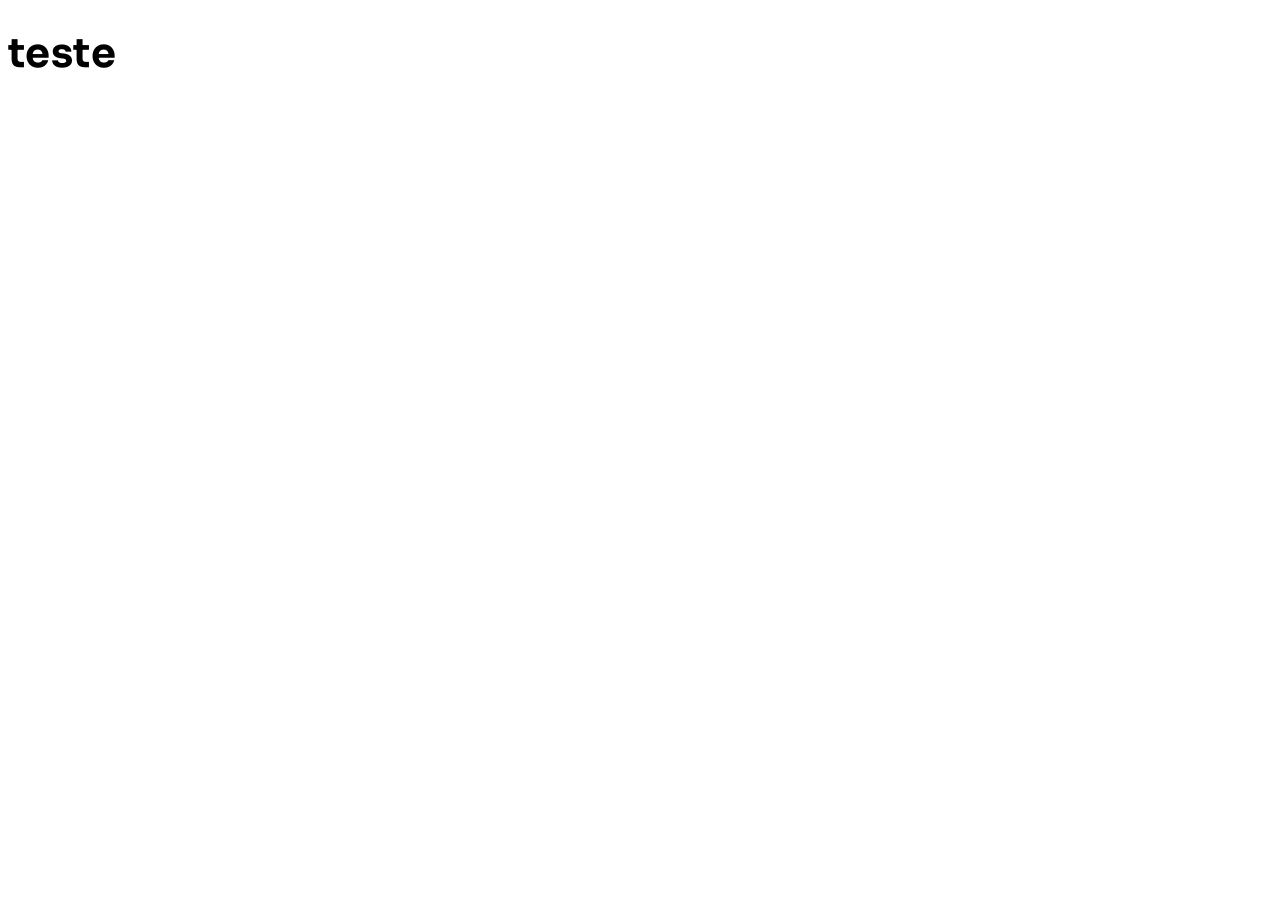
==== frontend/src/pages/index.html @ 526d014b "chore: separada estrutura entre escopos frontend e api" ====
<!DOCTYPE html>
<html lang="en">
<head>
    <meta charset="UTF-8">
    <meta name="viewport" content="width=device-width, initial-scale=1.0">
    <link rel="stylesheet" href="../css/index.css">
    <link rel="preconnect" href="https://fonts.googleapis.com">
    <link rel="preconnect" href="https://fonts.gstatic.com" crossorigin>
    <link href="https://fonts.googleapis.com/css2?family=Bricolage+Grotesque:opsz,wght@12..96,200..800&family=Cormorant+Garamond:ital,wght@0,300..700;1,300..700&family=Sora:wght@100..800&display=swap" rel="stylesheet">
    <title>Speed Test</title>
</head>
<body>
    <h1 class="u-tp-1">teste</h1>
</body>
</html>
---- frontend/src/css/index.css ----
@import './util_classes/index.css';
@import './variables/index.css';
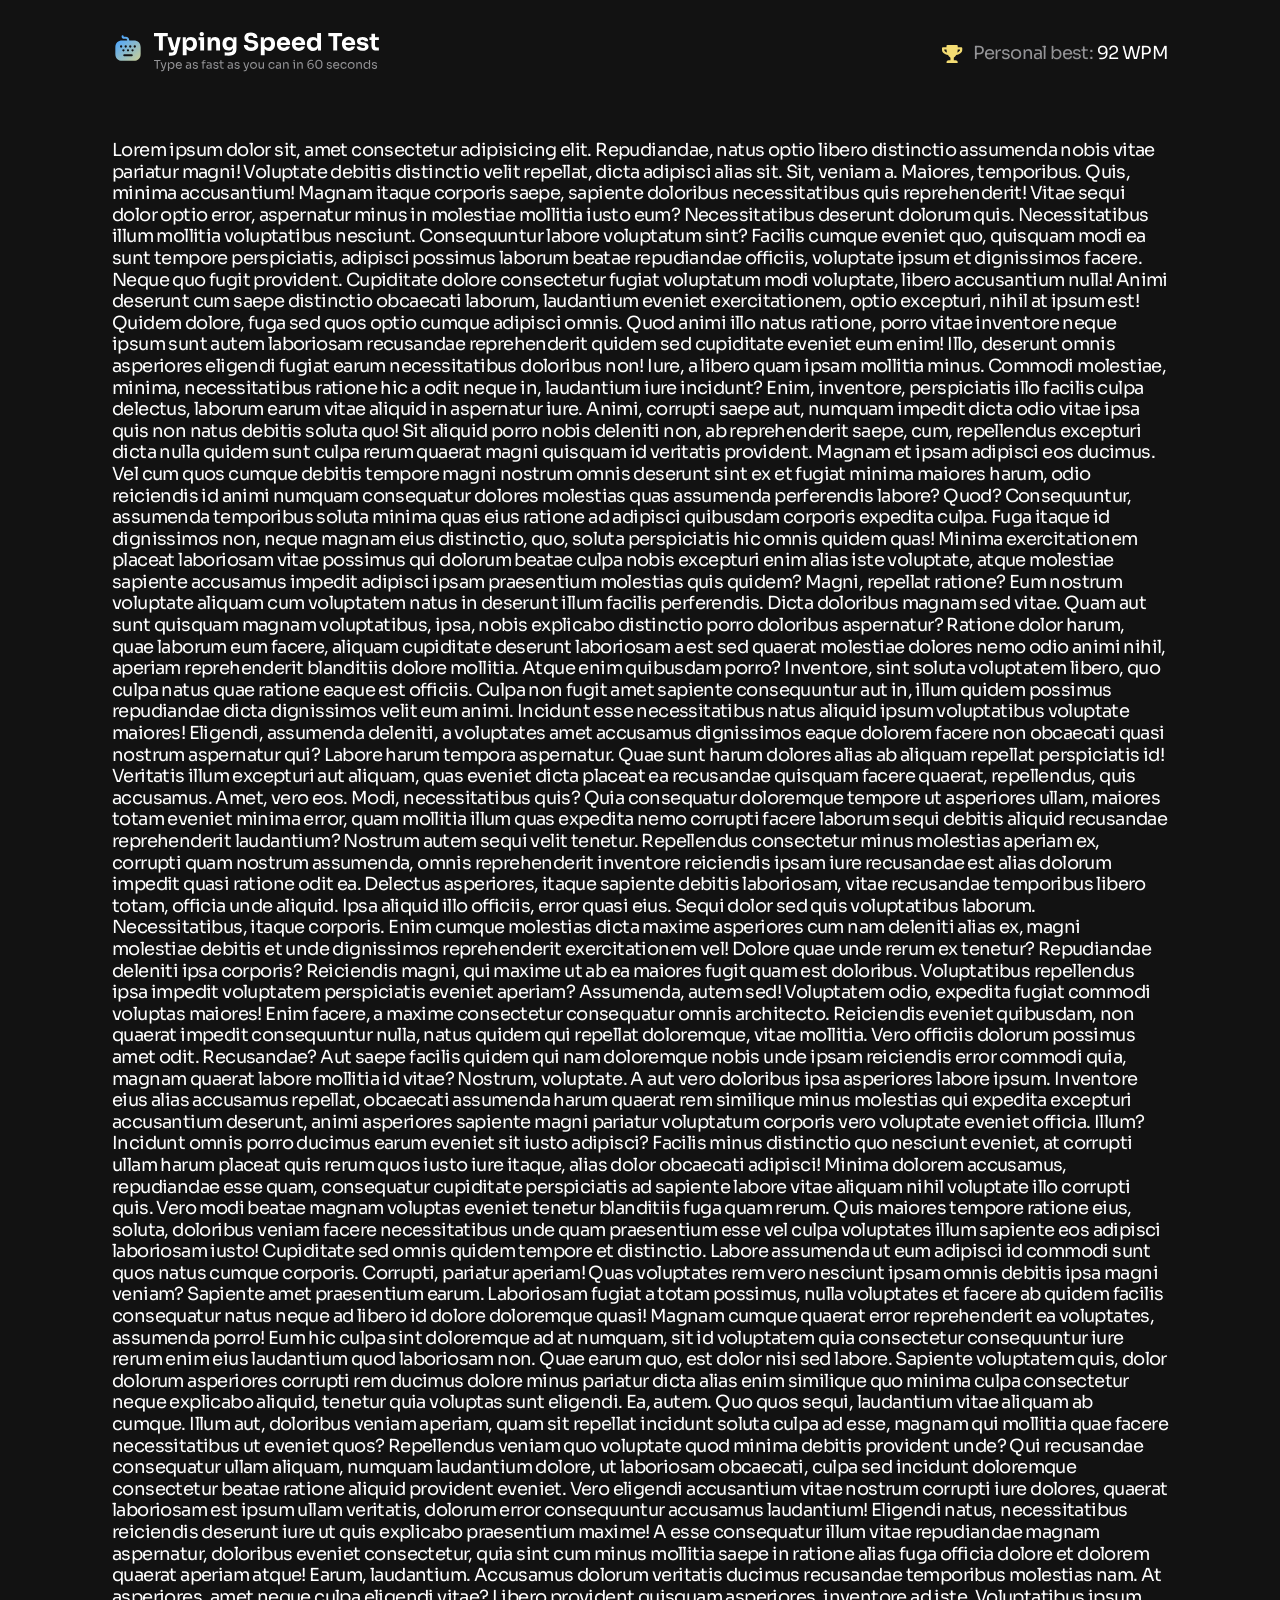
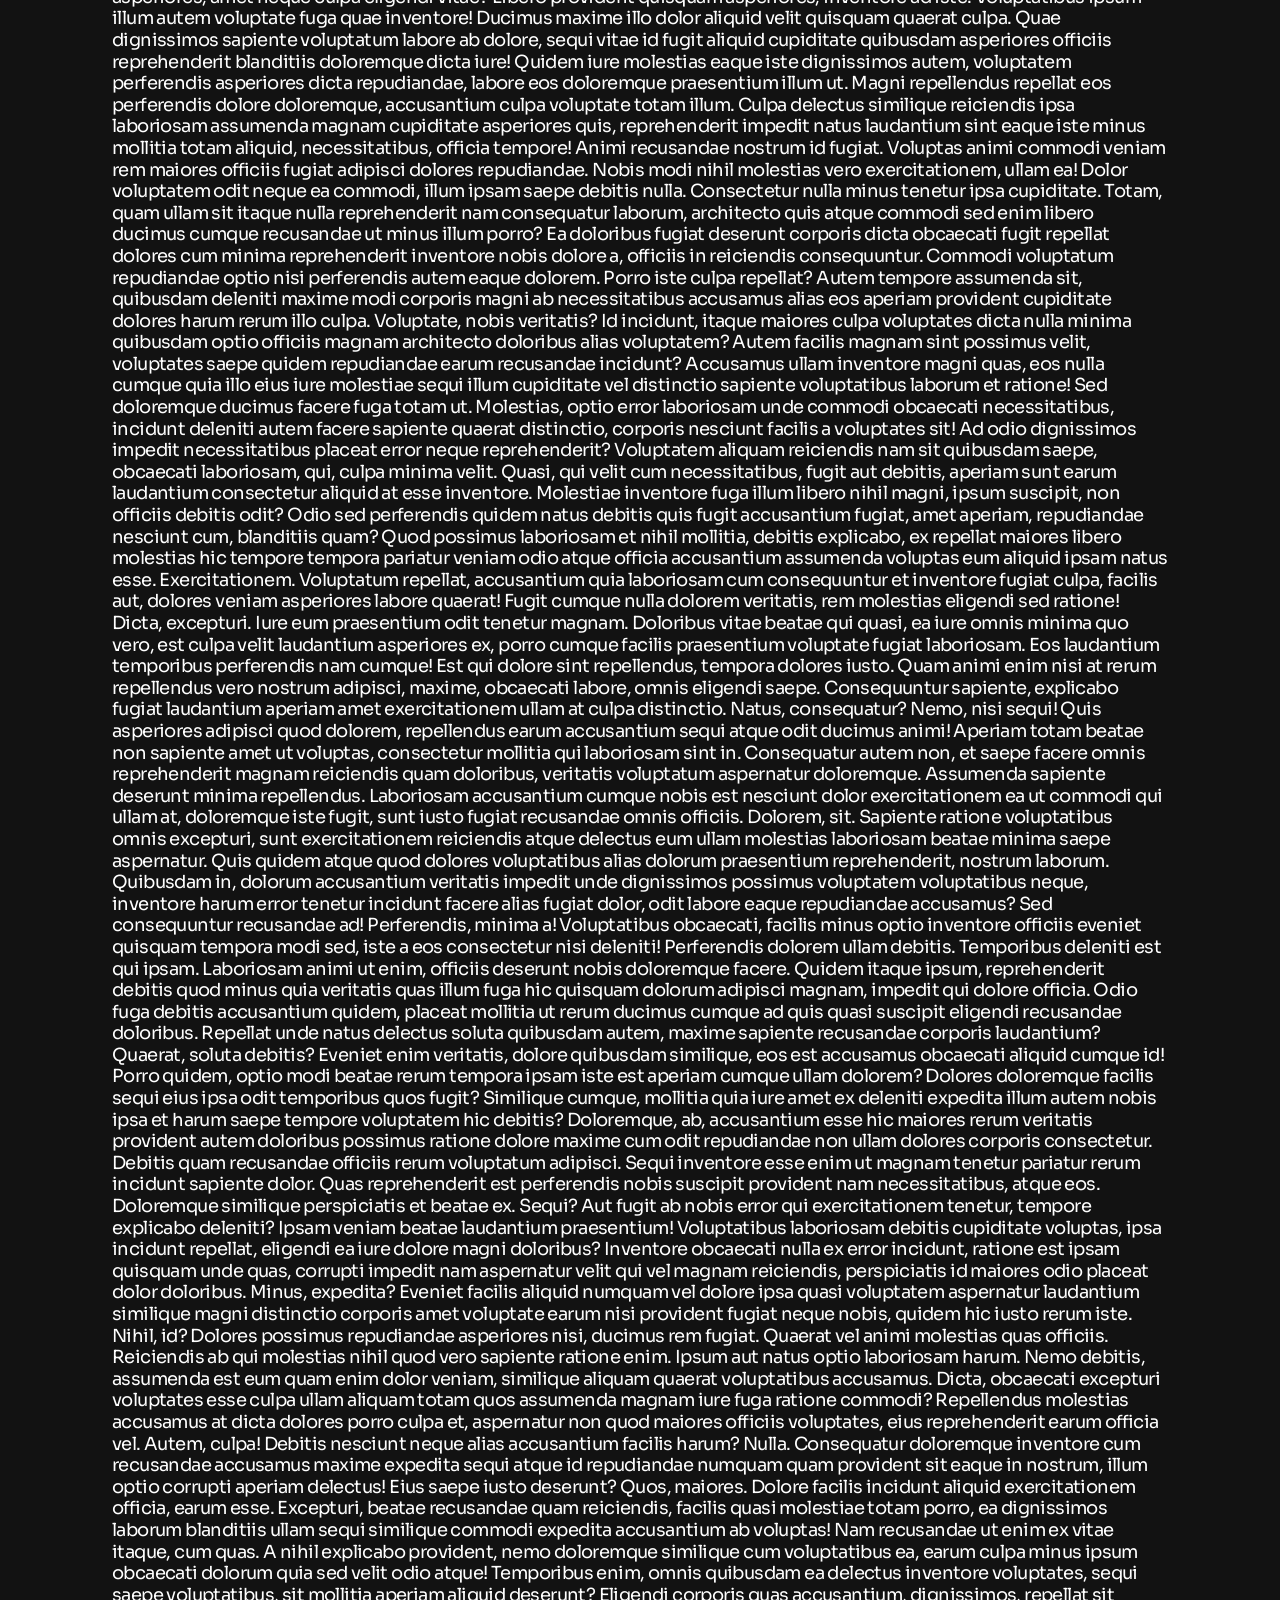
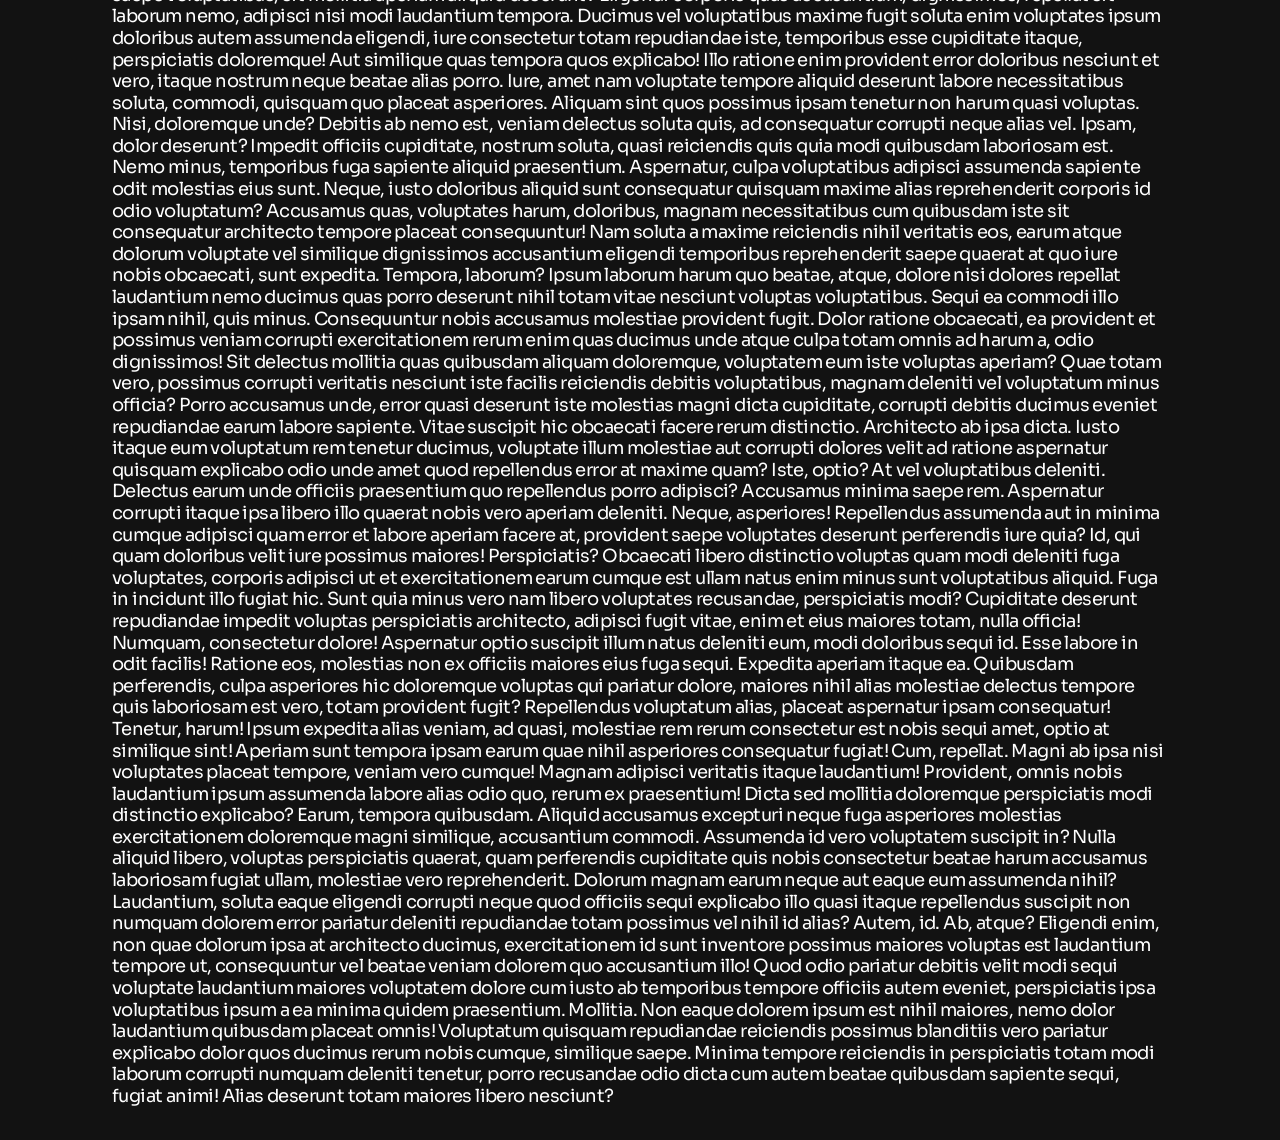
==== commit cee2a689: "feat: criação do header e da main e responsividade mínima" ====
--- a/frontend/src/pages/index.html
+++ b/frontend/src/pages/index.html
@@ -1,15 +1,374 @@
 <!DOCTYPE html>
 <html lang="en">
-<head>
-    <meta charset="UTF-8">
-    <meta name="viewport" content="width=device-width, initial-scale=1.0">
-    <link rel="stylesheet" href="../css/index.css">
-    <link rel="preconnect" href="https://fonts.googleapis.com">
-    <link rel="preconnect" href="https://fonts.gstatic.com" crossorigin>
-    <link href="https://fonts.googleapis.com/css2?family=Bricolage+Grotesque:opsz,wght@12..96,200..800&family=Cormorant+Garamond:ital,wght@0,300..700;1,300..700&family=Sora:wght@100..800&display=swap" rel="stylesheet">
+  <head>
+    <meta charset="UTF-8" />
+    <meta name="viewport" content="width=device-width, initial-scale=1.0" />
+    <link rel="stylesheet" href="../css/index.css" />
+    <link rel="preconnect" href="https://fonts.googleapis.com" />
+    <link rel="preconnect" href="https://fonts.gstatic.com" crossorigin />
+    <link
+      href="https://fonts.googleapis.com/css2?family=Bricolage+Grotesque:opsz,wght@12..96,200..800&family=Cormorant+Garamond:ital,wght@0,300..700;1,300..700&family=Sora:wght@100..800&display=swap"
+      rel="stylesheet"
+    />
     <title>Speed Test</title>
-</head>
-<body>
-    <h1 class="u-tp-1">teste</h1>
-</body>
-</html>+  </head>
+  <body>
+    <header>
+      <div id="logo-container">
+        <img
+          src="../assets/images/logo-small.svg"
+          alt="Speed Test Logo"
+          id="logo-img"
+        />
+      </div>
+      <div id="personal-score-container">
+        <img
+          id="personal-best-img"
+          src="../assets/images/icon-personal-best.svg"
+          alt="Personal Best Icon"
+        />
+        <p class="u-tp-4">
+          <span id="personal-best-span">Best:</span>
+          <span id="personal-best">92 WPM</span>
+        </p>
+      </div>
+    </header>
+    <main class="u-tp-4">
+      <p>
+        Lorem ipsum dolor sit, amet consectetur adipisicing elit. Repudiandae,
+        natus optio libero distinctio assumenda nobis vitae pariatur magni!
+        Voluptate debitis distinctio velit repellat, dicta adipisci alias sit.
+        Sit, veniam a. Maiores, temporibus. Quis, minima accusantium! Magnam
+        itaque corporis saepe, sapiente doloribus necessitatibus quis
+        reprehenderit! Vitae sequi dolor optio error, aspernatur minus in
+        molestiae mollitia iusto eum? Necessitatibus deserunt dolorum quis.
+        Necessitatibus illum mollitia voluptatibus nesciunt. Consequuntur labore
+        voluptatum sint? Facilis cumque eveniet quo, quisquam modi ea sunt
+        tempore perspiciatis, adipisci possimus laborum beatae repudiandae
+        officiis, voluptate ipsum et dignissimos facere. Neque quo fugit
+        provident. Cupiditate dolore consectetur fugiat voluptatum modi
+        voluptate, libero accusantium nulla! Animi deserunt cum saepe distinctio
+        obcaecati laborum, laudantium eveniet exercitationem, optio excepturi,
+        nihil at ipsum est! Quidem dolore, fuga sed quos optio cumque adipisci
+        omnis. Quod animi illo natus ratione, porro vitae inventore neque ipsum
+        sunt autem laboriosam recusandae reprehenderit quidem sed cupiditate
+        eveniet eum enim! Illo, deserunt omnis asperiores eligendi fugiat earum
+        necessitatibus doloribus non! Iure, a libero quam ipsam mollitia minus.
+        Commodi molestiae, minima, necessitatibus ratione hic a odit neque in,
+        laudantium iure incidunt? Enim, inventore, perspiciatis illo facilis
+        culpa delectus, laborum earum vitae aliquid in aspernatur iure. Animi,
+        corrupti saepe aut, numquam impedit dicta odio vitae ipsa quis non natus
+        debitis soluta quo! Sit aliquid porro nobis deleniti non, ab
+        reprehenderit saepe, cum, repellendus excepturi dicta nulla quidem sunt
+        culpa rerum quaerat magni quisquam id veritatis provident. Magnam et
+        ipsam adipisci eos ducimus. Vel cum quos cumque debitis tempore magni
+        nostrum omnis deserunt sint ex et fugiat minima maiores harum, odio
+        reiciendis id animi numquam consequatur dolores molestias quas assumenda
+        perferendis labore? Quod? Consequuntur, assumenda temporibus soluta
+        minima quas eius ratione ad adipisci quibusdam corporis expedita culpa.
+        Fuga itaque id dignissimos non, neque magnam eius distinctio, quo,
+        soluta perspiciatis hic omnis quidem quas! Minima exercitationem placeat
+        laboriosam vitae possimus qui dolorum beatae culpa nobis excepturi enim
+        alias iste voluptate, atque molestiae sapiente accusamus impedit
+        adipisci ipsam praesentium molestias quis quidem? Magni, repellat
+        ratione? Eum nostrum voluptate aliquam cum voluptatem natus in deserunt
+        illum facilis perferendis. Dicta doloribus magnam sed vitae. Quam aut
+        sunt quisquam magnam voluptatibus, ipsa, nobis explicabo distinctio
+        porro doloribus aspernatur? Ratione dolor harum, quae laborum eum
+        facere, aliquam cupiditate deserunt laboriosam a est sed quaerat
+        molestiae dolores nemo odio animi nihil, aperiam reprehenderit
+        blanditiis dolore mollitia. Atque enim quibusdam porro? Inventore, sint
+        soluta voluptatem libero, quo culpa natus quae ratione eaque est
+        officiis. Culpa non fugit amet sapiente consequuntur aut in, illum
+        quidem possimus repudiandae dicta dignissimos velit eum animi. Incidunt
+        esse necessitatibus natus aliquid ipsum voluptatibus voluptate maiores!
+        Eligendi, assumenda deleniti, a voluptates amet accusamus dignissimos
+        eaque dolorem facere non obcaecati quasi nostrum aspernatur qui? Labore
+        harum tempora aspernatur. Quae sunt harum dolores alias ab aliquam
+        repellat perspiciatis id! Veritatis illum excepturi aut aliquam, quas
+        eveniet dicta placeat ea recusandae quisquam facere quaerat,
+        repellendus, quis accusamus. Amet, vero eos. Modi, necessitatibus quis?
+        Quia consequatur doloremque tempore ut asperiores ullam, maiores totam
+        eveniet minima error, quam mollitia illum quas expedita nemo corrupti
+        facere laborum sequi debitis aliquid recusandae reprehenderit
+        laudantium? Nostrum autem sequi velit tenetur. Repellendus consectetur
+        minus molestias aperiam ex, corrupti quam nostrum assumenda, omnis
+        reprehenderit inventore reiciendis ipsam iure recusandae est alias
+        dolorum impedit quasi ratione odit ea. Delectus asperiores, itaque
+        sapiente debitis laboriosam, vitae recusandae temporibus libero totam,
+        officia unde aliquid. Ipsa aliquid illo officiis, error quasi eius.
+        Sequi dolor sed quis voluptatibus laborum. Necessitatibus, itaque
+        corporis. Enim cumque molestias dicta maxime asperiores cum nam deleniti
+        alias ex, magni molestiae debitis et unde dignissimos reprehenderit
+        exercitationem vel! Dolore quae unde rerum ex tenetur? Repudiandae
+        deleniti ipsa corporis? Reiciendis magni, qui maxime ut ab ea maiores
+        fugit quam est doloribus. Voluptatibus repellendus ipsa impedit
+        voluptatem perspiciatis eveniet aperiam? Assumenda, autem sed!
+        Voluptatem odio, expedita fugiat commodi voluptas maiores! Enim facere,
+        a maxime consectetur consequatur omnis architecto. Reiciendis eveniet
+        quibusdam, non quaerat impedit consequuntur nulla, natus quidem qui
+        repellat doloremque, vitae mollitia. Vero officiis dolorum possimus amet
+        odit. Recusandae? Aut saepe facilis quidem qui nam doloremque nobis unde
+        ipsam reiciendis error commodi quia, magnam quaerat labore mollitia id
+        vitae? Nostrum, voluptate. A aut vero doloribus ipsa asperiores labore
+        ipsum. Inventore eius alias accusamus repellat, obcaecati assumenda
+        harum quaerat rem similique minus molestias qui expedita excepturi
+        accusantium deserunt, animi asperiores sapiente magni pariatur
+        voluptatum corporis vero voluptate eveniet officia. Illum? Incidunt
+        omnis porro ducimus earum eveniet sit iusto adipisci? Facilis minus
+        distinctio quo nesciunt eveniet, at corrupti ullam harum placeat quis
+        rerum quos iusto iure itaque, alias dolor obcaecati adipisci! Minima
+        dolorem accusamus, repudiandae esse quam, consequatur cupiditate
+        perspiciatis ad sapiente labore vitae aliquam nihil voluptate illo
+        corrupti quis. Vero modi beatae magnam voluptas eveniet tenetur
+        blanditiis fuga quam rerum. Quis maiores tempore ratione eius, soluta,
+        doloribus veniam facere necessitatibus unde quam praesentium esse vel
+        culpa voluptates illum sapiente eos adipisci laboriosam iusto!
+        Cupiditate sed omnis quidem tempore et distinctio. Labore assumenda ut
+        eum adipisci id commodi sunt quos natus cumque corporis. Corrupti,
+        pariatur aperiam! Quas voluptates rem vero nesciunt ipsam omnis debitis
+        ipsa magni veniam? Sapiente amet praesentium earum. Laboriosam fugiat a
+        totam possimus, nulla voluptates et facere ab quidem facilis consequatur
+        natus neque ad libero id dolore doloremque quasi! Magnam cumque quaerat
+        error reprehenderit ea voluptates, assumenda porro! Eum hic culpa sint
+        doloremque ad at numquam, sit id voluptatem quia consectetur
+        consequuntur iure rerum enim eius laudantium quod laboriosam non. Quae
+        earum quo, est dolor nisi sed labore. Sapiente voluptatem quis, dolor
+        dolorum asperiores corrupti rem ducimus dolore minus pariatur dicta
+        alias enim similique quo minima culpa consectetur neque explicabo
+        aliquid, tenetur quia voluptas sunt eligendi. Ea, autem. Quo quos sequi,
+        laudantium vitae aliquam ab cumque. Illum aut, doloribus veniam aperiam,
+        quam sit repellat incidunt soluta culpa ad esse, magnam qui mollitia
+        quae facere necessitatibus ut eveniet quos? Repellendus veniam quo
+        voluptate quod minima debitis provident unde? Qui recusandae consequatur
+        ullam aliquam, numquam laudantium dolore, ut laboriosam obcaecati, culpa
+        sed incidunt doloremque consectetur beatae ratione aliquid provident
+        eveniet. Vero eligendi accusantium vitae nostrum corrupti iure dolores,
+        quaerat laboriosam est ipsum ullam veritatis, dolorum error consequuntur
+        accusamus laudantium! Eligendi natus, necessitatibus reiciendis deserunt
+        iure ut quis explicabo praesentium maxime! A esse consequatur illum
+        vitae repudiandae magnam aspernatur, doloribus eveniet consectetur, quia
+        sint cum minus mollitia saepe in ratione alias fuga officia dolore et
+        dolorem quaerat aperiam atque! Earum, laudantium. Accusamus dolorum
+        veritatis ducimus recusandae temporibus molestias nam. At asperiores,
+        amet neque culpa eligendi vitae? Libero provident quisquam asperiores,
+        inventore ad iste. Voluptatibus ipsum illum autem voluptate fuga quae
+        inventore! Ducimus maxime illo dolor aliquid velit quisquam quaerat
+        culpa. Quae dignissimos sapiente voluptatum labore ab dolore, sequi
+        vitae id fugit aliquid cupiditate quibusdam asperiores officiis
+        reprehenderit blanditiis doloremque dicta iure! Quidem iure molestias
+        eaque iste dignissimos autem, voluptatem perferendis asperiores dicta
+        repudiandae, labore eos doloremque praesentium illum ut. Magni
+        repellendus repellat eos perferendis dolore doloremque, accusantium
+        culpa voluptate totam illum. Culpa delectus similique reiciendis ipsa
+        laboriosam assumenda magnam cupiditate asperiores quis, reprehenderit
+        impedit natus laudantium sint eaque iste minus mollitia totam aliquid,
+        necessitatibus, officia tempore! Animi recusandae nostrum id fugiat.
+        Voluptas animi commodi veniam rem maiores officiis fugiat adipisci
+        dolores repudiandae. Nobis modi nihil molestias vero exercitationem,
+        ullam ea! Dolor voluptatem odit neque ea commodi, illum ipsam saepe
+        debitis nulla. Consectetur nulla minus tenetur ipsa cupiditate. Totam,
+        quam ullam sit itaque nulla reprehenderit nam consequatur laborum,
+        architecto quis atque commodi sed enim libero ducimus cumque recusandae
+        ut minus illum porro? Ea doloribus fugiat deserunt corporis dicta
+        obcaecati fugit repellat dolores cum minima reprehenderit inventore
+        nobis dolore a, officiis in reiciendis consequuntur. Commodi voluptatum
+        repudiandae optio nisi perferendis autem eaque dolorem. Porro iste culpa
+        repellat? Autem tempore assumenda sit, quibusdam deleniti maxime modi
+        corporis magni ab necessitatibus accusamus alias eos aperiam provident
+        cupiditate dolores harum rerum illo culpa. Voluptate, nobis veritatis?
+        Id incidunt, itaque maiores culpa voluptates dicta nulla minima
+        quibusdam optio officiis magnam architecto doloribus alias voluptatem?
+        Autem facilis magnam sint possimus velit, voluptates saepe quidem
+        repudiandae earum recusandae incidunt? Accusamus ullam inventore magni
+        quas, eos nulla cumque quia illo eius iure molestiae sequi illum
+        cupiditate vel distinctio sapiente voluptatibus laborum et ratione! Sed
+        doloremque ducimus facere fuga totam ut. Molestias, optio error
+        laboriosam unde commodi obcaecati necessitatibus, incidunt deleniti
+        autem facere sapiente quaerat distinctio, corporis nesciunt facilis a
+        voluptates sit! Ad odio dignissimos impedit necessitatibus placeat error
+        neque reprehenderit? Voluptatem aliquam reiciendis nam sit quibusdam
+        saepe, obcaecati laboriosam, qui, culpa minima velit. Quasi, qui velit
+        cum necessitatibus, fugit aut debitis, aperiam sunt earum laudantium
+        consectetur aliquid at esse inventore. Molestiae inventore fuga illum
+        libero nihil magni, ipsum suscipit, non officiis debitis odit? Odio sed
+        perferendis quidem natus debitis quis fugit accusantium fugiat, amet
+        aperiam, repudiandae nesciunt cum, blanditiis quam? Quod possimus
+        laboriosam et nihil mollitia, debitis explicabo, ex repellat maiores
+        libero molestias hic tempore tempora pariatur veniam odio atque officia
+        accusantium assumenda voluptas eum aliquid ipsam natus esse.
+        Exercitationem. Voluptatum repellat, accusantium quia laboriosam cum
+        consequuntur et inventore fugiat culpa, facilis aut, dolores veniam
+        asperiores labore quaerat! Fugit cumque nulla dolorem veritatis, rem
+        molestias eligendi sed ratione! Dicta, excepturi. Iure eum praesentium
+        odit tenetur magnam. Doloribus vitae beatae qui quasi, ea iure omnis
+        minima quo vero, est culpa velit laudantium asperiores ex, porro cumque
+        facilis praesentium voluptate fugiat laboriosam. Eos laudantium
+        temporibus perferendis nam cumque! Est qui dolore sint repellendus,
+        tempora dolores iusto. Quam animi enim nisi at rerum repellendus vero
+        nostrum adipisci, maxime, obcaecati labore, omnis eligendi saepe.
+        Consequuntur sapiente, explicabo fugiat laudantium aperiam amet
+        exercitationem ullam at culpa distinctio. Natus, consequatur? Nemo, nisi
+        sequi! Quis asperiores adipisci quod dolorem, repellendus earum
+        accusantium sequi atque odit ducimus animi! Aperiam totam beatae non
+        sapiente amet ut voluptas, consectetur mollitia qui laboriosam sint in.
+        Consequatur autem non, et saepe facere omnis reprehenderit magnam
+        reiciendis quam doloribus, veritatis voluptatum aspernatur doloremque.
+        Assumenda sapiente deserunt minima repellendus. Laboriosam accusantium
+        cumque nobis est nesciunt dolor exercitationem ea ut commodi qui ullam
+        at, doloremque iste fugit, sunt iusto fugiat recusandae omnis officiis.
+        Dolorem, sit. Sapiente ratione voluptatibus omnis excepturi, sunt
+        exercitationem reiciendis atque delectus eum ullam molestias laboriosam
+        beatae minima saepe aspernatur. Quis quidem atque quod dolores
+        voluptatibus alias dolorum praesentium reprehenderit, nostrum laborum.
+        Quibusdam in, dolorum accusantium veritatis impedit unde dignissimos
+        possimus voluptatem voluptatibus neque, inventore harum error tenetur
+        incidunt facere alias fugiat dolor, odit labore eaque repudiandae
+        accusamus? Sed consequuntur recusandae ad! Perferendis, minima a!
+        Voluptatibus obcaecati, facilis minus optio inventore officiis eveniet
+        quisquam tempora modi sed, iste a eos consectetur nisi deleniti!
+        Perferendis dolorem ullam debitis. Temporibus deleniti est qui ipsam.
+        Laboriosam animi ut enim, officiis deserunt nobis doloremque facere.
+        Quidem itaque ipsum, reprehenderit debitis quod minus quia veritatis
+        quas illum fuga hic quisquam dolorum adipisci magnam, impedit qui dolore
+        officia. Odio fuga debitis accusantium quidem, placeat mollitia ut rerum
+        ducimus cumque ad quis quasi suscipit eligendi recusandae doloribus.
+        Repellat unde natus delectus soluta quibusdam autem, maxime sapiente
+        recusandae corporis laudantium? Quaerat, soluta debitis? Eveniet enim
+        veritatis, dolore quibusdam similique, eos est accusamus obcaecati
+        aliquid cumque id! Porro quidem, optio modi beatae rerum tempora ipsam
+        iste est aperiam cumque ullam dolorem? Dolores doloremque facilis sequi
+        eius ipsa odit temporibus quos fugit? Similique cumque, mollitia quia
+        iure amet ex deleniti expedita illum autem nobis ipsa et harum saepe
+        tempore voluptatem hic debitis? Doloremque, ab, accusantium esse hic
+        maiores rerum veritatis provident autem doloribus possimus ratione
+        dolore maxime cum odit repudiandae non ullam dolores corporis
+        consectetur. Debitis quam recusandae officiis rerum voluptatum adipisci.
+        Sequi inventore esse enim ut magnam tenetur pariatur rerum incidunt
+        sapiente dolor. Quas reprehenderit est perferendis nobis suscipit
+        provident nam necessitatibus, atque eos. Doloremque similique
+        perspiciatis et beatae ex. Sequi? Aut fugit ab nobis error qui
+        exercitationem tenetur, tempore explicabo deleniti? Ipsam veniam beatae
+        laudantium praesentium! Voluptatibus laboriosam debitis cupiditate
+        voluptas, ipsa incidunt repellat, eligendi ea iure dolore magni
+        doloribus? Inventore obcaecati nulla ex error incidunt, ratione est
+        ipsam quisquam unde quas, corrupti impedit nam aspernatur velit qui vel
+        magnam reiciendis, perspiciatis id maiores odio placeat dolor doloribus.
+        Minus, expedita? Eveniet facilis aliquid numquam vel dolore ipsa quasi
+        voluptatem aspernatur laudantium similique magni distinctio corporis
+        amet voluptate earum nisi provident fugiat neque nobis, quidem hic iusto
+        rerum iste. Nihil, id? Dolores possimus repudiandae asperiores nisi,
+        ducimus rem fugiat. Quaerat vel animi molestias quas officiis.
+        Reiciendis ab qui molestias nihil quod vero sapiente ratione enim. Ipsum
+        aut natus optio laboriosam harum. Nemo debitis, assumenda est eum quam
+        enim dolor veniam, similique aliquam quaerat voluptatibus accusamus.
+        Dicta, obcaecati excepturi voluptates esse culpa ullam aliquam totam
+        quos assumenda magnam iure fuga ratione commodi? Repellendus molestias
+        accusamus at dicta dolores porro culpa et, aspernatur non quod maiores
+        officiis voluptates, eius reprehenderit earum officia vel. Autem, culpa!
+        Debitis nesciunt neque alias accusantium facilis harum? Nulla.
+        Consequatur doloremque inventore cum recusandae accusamus maxime
+        expedita sequi atque id repudiandae numquam quam provident sit eaque in
+        nostrum, illum optio corrupti aperiam delectus! Eius saepe iusto
+        deserunt? Quos, maiores. Dolore facilis incidunt aliquid exercitationem
+        officia, earum esse. Excepturi, beatae recusandae quam reiciendis,
+        facilis quasi molestiae totam porro, ea dignissimos laborum blanditiis
+        ullam sequi similique commodi expedita accusantium ab voluptas! Nam
+        recusandae ut enim ex vitae itaque, cum quas. A nihil explicabo
+        provident, nemo doloremque similique cum voluptatibus ea, earum culpa
+        minus ipsum obcaecati dolorum quia sed velit odio atque! Temporibus
+        enim, omnis quibusdam ea delectus inventore voluptates, sequi saepe
+        voluptatibus, sit mollitia aperiam aliquid deserunt? Eligendi corporis
+        quas accusantium, dignissimos, repellat sit laborum nemo, adipisci nisi
+        modi laudantium tempora. Ducimus vel voluptatibus maxime fugit soluta
+        enim voluptates ipsum doloribus autem assumenda eligendi, iure
+        consectetur totam repudiandae iste, temporibus esse cupiditate itaque,
+        perspiciatis doloremque! Aut similique quas tempora quos explicabo! Illo
+        ratione enim provident error doloribus nesciunt et vero, itaque nostrum
+        neque beatae alias porro. Iure, amet nam voluptate tempore aliquid
+        deserunt labore necessitatibus soluta, commodi, quisquam quo placeat
+        asperiores. Aliquam sint quos possimus ipsam tenetur non harum quasi
+        voluptas. Nisi, doloremque unde? Debitis ab nemo est, veniam delectus
+        soluta quis, ad consequatur corrupti neque alias vel. Ipsam, dolor
+        deserunt? Impedit officiis cupiditate, nostrum soluta, quasi reiciendis
+        quis quia modi quibusdam laboriosam est. Nemo minus, temporibus fuga
+        sapiente aliquid praesentium. Aspernatur, culpa voluptatibus adipisci
+        assumenda sapiente odit molestias eius sunt. Neque, iusto doloribus
+        aliquid sunt consequatur quisquam maxime alias reprehenderit corporis id
+        odio voluptatum? Accusamus quas, voluptates harum, doloribus, magnam
+        necessitatibus cum quibusdam iste sit consequatur architecto tempore
+        placeat consequuntur! Nam soluta a maxime reiciendis nihil veritatis
+        eos, earum atque dolorum voluptate vel similique dignissimos accusantium
+        eligendi temporibus reprehenderit saepe quaerat at quo iure nobis
+        obcaecati, sunt expedita. Tempora, laborum? Ipsum laborum harum quo
+        beatae, atque, dolore nisi dolores repellat laudantium nemo ducimus quas
+        porro deserunt nihil totam vitae nesciunt voluptas voluptatibus. Sequi
+        ea commodi illo ipsam nihil, quis minus. Consequuntur nobis accusamus
+        molestiae provident fugit. Dolor ratione obcaecati, ea provident et
+        possimus veniam corrupti exercitationem rerum enim quas ducimus unde
+        atque culpa totam omnis ad harum a, odio dignissimos! Sit delectus
+        mollitia quas quibusdam aliquam doloremque, voluptatem eum iste voluptas
+        aperiam? Quae totam vero, possimus corrupti veritatis nesciunt iste
+        facilis reiciendis debitis voluptatibus, magnam deleniti vel voluptatum
+        minus officia? Porro accusamus unde, error quasi deserunt iste molestias
+        magni dicta cupiditate, corrupti debitis ducimus eveniet repudiandae
+        earum labore sapiente. Vitae suscipit hic obcaecati facere rerum
+        distinctio. Architecto ab ipsa dicta. Iusto itaque eum voluptatum rem
+        tenetur ducimus, voluptate illum molestiae aut corrupti dolores velit ad
+        ratione aspernatur quisquam explicabo odio unde amet quod repellendus
+        error at maxime quam? Iste, optio? At vel voluptatibus deleniti.
+        Delectus earum unde officiis praesentium quo repellendus porro adipisci?
+        Accusamus minima saepe rem. Aspernatur corrupti itaque ipsa libero illo
+        quaerat nobis vero aperiam deleniti. Neque, asperiores! Repellendus
+        assumenda aut in minima cumque adipisci quam error et labore aperiam
+        facere at, provident saepe voluptates deserunt perferendis iure quia?
+        Id, qui quam doloribus velit iure possimus maiores! Perspiciatis?
+        Obcaecati libero distinctio voluptas quam modi deleniti fuga voluptates,
+        corporis adipisci ut et exercitationem earum cumque est ullam natus enim
+        minus sunt voluptatibus aliquid. Fuga in incidunt illo fugiat hic. Sunt
+        quia minus vero nam libero voluptates recusandae, perspiciatis modi?
+        Cupiditate deserunt repudiandae impedit voluptas perspiciatis
+        architecto, adipisci fugit vitae, enim et eius maiores totam, nulla
+        officia! Numquam, consectetur dolore! Aspernatur optio suscipit illum
+        natus deleniti eum, modi doloribus sequi id. Esse labore in odit
+        facilis! Ratione eos, molestias non ex officiis maiores eius fuga sequi.
+        Expedita aperiam itaque ea. Quibusdam perferendis, culpa asperiores hic
+        doloremque voluptas qui pariatur dolore, maiores nihil alias molestiae
+        delectus tempore quis laboriosam est vero, totam provident fugit?
+        Repellendus voluptatum alias, placeat aspernatur ipsam consequatur!
+        Tenetur, harum! Ipsum expedita alias veniam, ad quasi, molestiae rem
+        rerum consectetur est nobis sequi amet, optio at similique sint! Aperiam
+        sunt tempora ipsam earum quae nihil asperiores consequatur fugiat! Cum,
+        repellat. Magni ab ipsa nisi voluptates placeat tempore, veniam vero
+        cumque! Magnam adipisci veritatis itaque laudantium! Provident, omnis
+        nobis laudantium ipsum assumenda labore alias odio quo, rerum ex
+        praesentium! Dicta sed mollitia doloremque perspiciatis modi distinctio
+        explicabo? Earum, tempora quibusdam. Aliquid accusamus excepturi neque
+        fuga asperiores molestias exercitationem doloremque magni similique,
+        accusantium commodi. Assumenda id vero voluptatem suscipit in? Nulla
+        aliquid libero, voluptas perspiciatis quaerat, quam perferendis
+        cupiditate quis nobis consectetur beatae harum accusamus laboriosam
+        fugiat ullam, molestiae vero reprehenderit. Dolorum magnam earum neque
+        aut eaque eum assumenda nihil? Laudantium, soluta eaque eligendi
+        corrupti neque quod officiis sequi explicabo illo quasi itaque
+        repellendus suscipit non numquam dolorem error pariatur deleniti
+        repudiandae totam possimus vel nihil id alias? Autem, id. Ab, atque?
+        Eligendi enim, non quae dolorum ipsa at architecto ducimus,
+        exercitationem id sunt inventore possimus maiores voluptas est
+        laudantium tempore ut, consequuntur vel beatae veniam dolorem quo
+        accusantium illo! Quod odio pariatur debitis velit modi sequi voluptate
+        laudantium maiores voluptatem dolore cum iusto ab temporibus tempore
+        officiis autem eveniet, perspiciatis ipsa voluptatibus ipsum a ea minima
+        quidem praesentium. Mollitia. Non eaque dolorem ipsum est nihil maiores,
+        nemo dolor laudantium quibusdam placeat omnis! Voluptatum quisquam
+        repudiandae reiciendis possimus blanditiis vero pariatur explicabo dolor
+        quos ducimus rerum nobis cumque, similique saepe. Minima tempore
+        reiciendis in perspiciatis totam modi laborum corrupti numquam deleniti
+        tenetur, porro recusandae odio dicta cum autem beatae quibusdam sapiente
+        sequi, fugiat animi! Alias deserunt totam maiores libero nesciunt?
+      </p>
+    </main>
+
+    <script src="../js/script.js" type="module"></script>
+  </body>
+</html>
--- a/frontend/src/css/index.css
+++ b/frontend/src/css/index.css
@@ -1,2 +1,5 @@
+@import './reset.css';
 @import './util_classes/index.css';
-@import './variables/index.css';+@import './variables/index.css';
+@import './partials/index.css';
+@import './global.css';
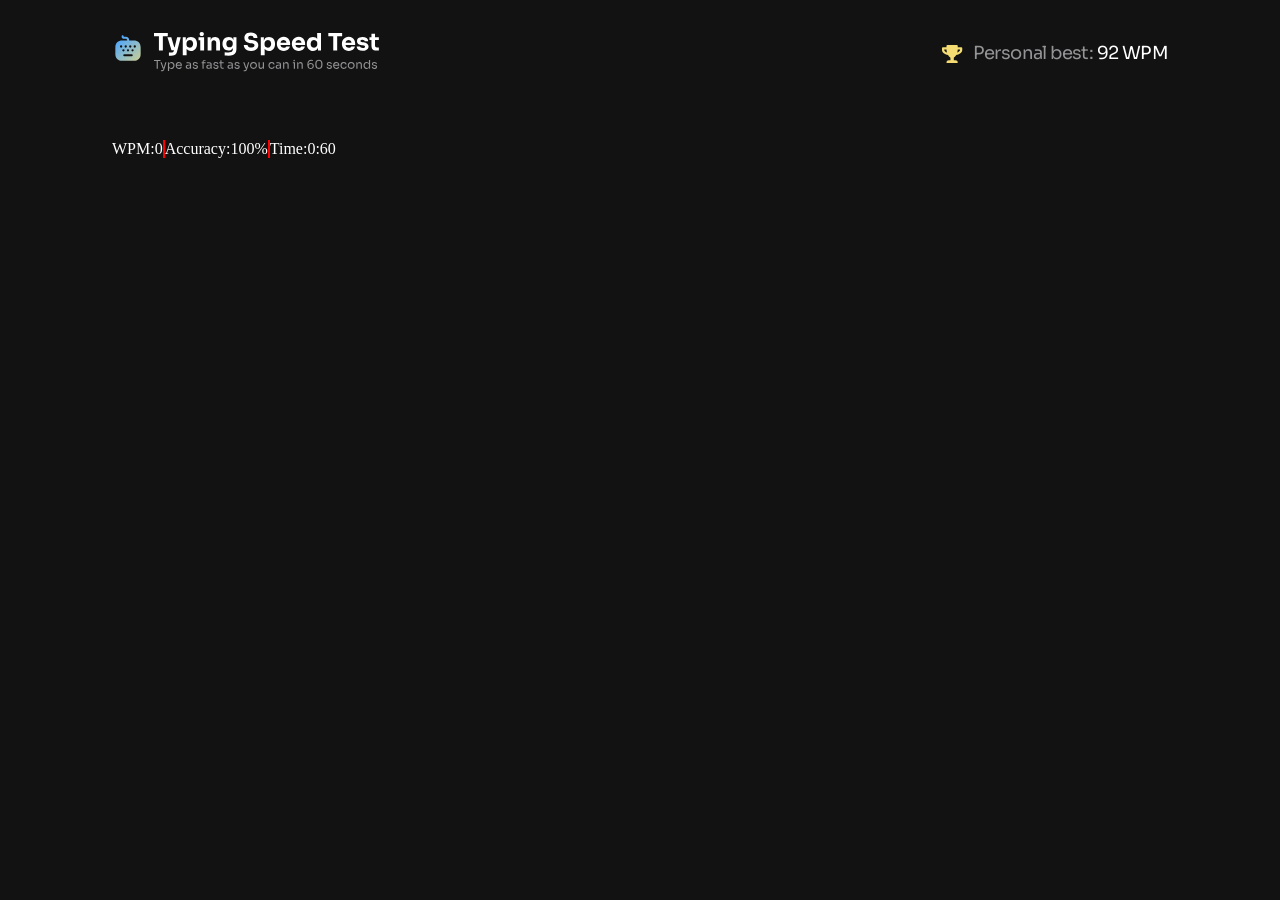
==== commit 9344943b: "feat: criada estrutura inicial do resumo de resultados, wpm, precisão e tempo" ====
--- a/frontend/src/pages/index.html
+++ b/frontend/src/pages/index.html
@@ -33,340 +33,23 @@
         </p>
       </div>
     </header>
-    <main class="u-tp-4">
-      <p>
-        Lorem ipsum dolor sit, amet consectetur adipisicing elit. Repudiandae,
-        natus optio libero distinctio assumenda nobis vitae pariatur magni!
-        Voluptate debitis distinctio velit repellat, dicta adipisci alias sit.
-        Sit, veniam a. Maiores, temporibus. Quis, minima accusantium! Magnam
-        itaque corporis saepe, sapiente doloribus necessitatibus quis
-        reprehenderit! Vitae sequi dolor optio error, aspernatur minus in
-        molestiae mollitia iusto eum? Necessitatibus deserunt dolorum quis.
-        Necessitatibus illum mollitia voluptatibus nesciunt. Consequuntur labore
-        voluptatum sint? Facilis cumque eveniet quo, quisquam modi ea sunt
-        tempore perspiciatis, adipisci possimus laborum beatae repudiandae
-        officiis, voluptate ipsum et dignissimos facere. Neque quo fugit
-        provident. Cupiditate dolore consectetur fugiat voluptatum modi
-        voluptate, libero accusantium nulla! Animi deserunt cum saepe distinctio
-        obcaecati laborum, laudantium eveniet exercitationem, optio excepturi,
-        nihil at ipsum est! Quidem dolore, fuga sed quos optio cumque adipisci
-        omnis. Quod animi illo natus ratione, porro vitae inventore neque ipsum
-        sunt autem laboriosam recusandae reprehenderit quidem sed cupiditate
-        eveniet eum enim! Illo, deserunt omnis asperiores eligendi fugiat earum
-        necessitatibus doloribus non! Iure, a libero quam ipsam mollitia minus.
-        Commodi molestiae, minima, necessitatibus ratione hic a odit neque in,
-        laudantium iure incidunt? Enim, inventore, perspiciatis illo facilis
-        culpa delectus, laborum earum vitae aliquid in aspernatur iure. Animi,
-        corrupti saepe aut, numquam impedit dicta odio vitae ipsa quis non natus
-        debitis soluta quo! Sit aliquid porro nobis deleniti non, ab
-        reprehenderit saepe, cum, repellendus excepturi dicta nulla quidem sunt
-        culpa rerum quaerat magni quisquam id veritatis provident. Magnam et
-        ipsam adipisci eos ducimus. Vel cum quos cumque debitis tempore magni
-        nostrum omnis deserunt sint ex et fugiat minima maiores harum, odio
-        reiciendis id animi numquam consequatur dolores molestias quas assumenda
-        perferendis labore? Quod? Consequuntur, assumenda temporibus soluta
-        minima quas eius ratione ad adipisci quibusdam corporis expedita culpa.
-        Fuga itaque id dignissimos non, neque magnam eius distinctio, quo,
-        soluta perspiciatis hic omnis quidem quas! Minima exercitationem placeat
-        laboriosam vitae possimus qui dolorum beatae culpa nobis excepturi enim
-        alias iste voluptate, atque molestiae sapiente accusamus impedit
-        adipisci ipsam praesentium molestias quis quidem? Magni, repellat
-        ratione? Eum nostrum voluptate aliquam cum voluptatem natus in deserunt
-        illum facilis perferendis. Dicta doloribus magnam sed vitae. Quam aut
-        sunt quisquam magnam voluptatibus, ipsa, nobis explicabo distinctio
-        porro doloribus aspernatur? Ratione dolor harum, quae laborum eum
-        facere, aliquam cupiditate deserunt laboriosam a est sed quaerat
-        molestiae dolores nemo odio animi nihil, aperiam reprehenderit
-        blanditiis dolore mollitia. Atque enim quibusdam porro? Inventore, sint
-        soluta voluptatem libero, quo culpa natus quae ratione eaque est
-        officiis. Culpa non fugit amet sapiente consequuntur aut in, illum
-        quidem possimus repudiandae dicta dignissimos velit eum animi. Incidunt
-        esse necessitatibus natus aliquid ipsum voluptatibus voluptate maiores!
-        Eligendi, assumenda deleniti, a voluptates amet accusamus dignissimos
-        eaque dolorem facere non obcaecati quasi nostrum aspernatur qui? Labore
-        harum tempora aspernatur. Quae sunt harum dolores alias ab aliquam
-        repellat perspiciatis id! Veritatis illum excepturi aut aliquam, quas
-        eveniet dicta placeat ea recusandae quisquam facere quaerat,
-        repellendus, quis accusamus. Amet, vero eos. Modi, necessitatibus quis?
-        Quia consequatur doloremque tempore ut asperiores ullam, maiores totam
-        eveniet minima error, quam mollitia illum quas expedita nemo corrupti
-        facere laborum sequi debitis aliquid recusandae reprehenderit
-        laudantium? Nostrum autem sequi velit tenetur. Repellendus consectetur
-        minus molestias aperiam ex, corrupti quam nostrum assumenda, omnis
-        reprehenderit inventore reiciendis ipsam iure recusandae est alias
-        dolorum impedit quasi ratione odit ea. Delectus asperiores, itaque
-        sapiente debitis laboriosam, vitae recusandae temporibus libero totam,
-        officia unde aliquid. Ipsa aliquid illo officiis, error quasi eius.
-        Sequi dolor sed quis voluptatibus laborum. Necessitatibus, itaque
-        corporis. Enim cumque molestias dicta maxime asperiores cum nam deleniti
-        alias ex, magni molestiae debitis et unde dignissimos reprehenderit
-        exercitationem vel! Dolore quae unde rerum ex tenetur? Repudiandae
-        deleniti ipsa corporis? Reiciendis magni, qui maxime ut ab ea maiores
-        fugit quam est doloribus. Voluptatibus repellendus ipsa impedit
-        voluptatem perspiciatis eveniet aperiam? Assumenda, autem sed!
-        Voluptatem odio, expedita fugiat commodi voluptas maiores! Enim facere,
-        a maxime consectetur consequatur omnis architecto. Reiciendis eveniet
-        quibusdam, non quaerat impedit consequuntur nulla, natus quidem qui
-        repellat doloremque, vitae mollitia. Vero officiis dolorum possimus amet
-        odit. Recusandae? Aut saepe facilis quidem qui nam doloremque nobis unde
-        ipsam reiciendis error commodi quia, magnam quaerat labore mollitia id
-        vitae? Nostrum, voluptate. A aut vero doloribus ipsa asperiores labore
-        ipsum. Inventore eius alias accusamus repellat, obcaecati assumenda
-        harum quaerat rem similique minus molestias qui expedita excepturi
-        accusantium deserunt, animi asperiores sapiente magni pariatur
-        voluptatum corporis vero voluptate eveniet officia. Illum? Incidunt
-        omnis porro ducimus earum eveniet sit iusto adipisci? Facilis minus
-        distinctio quo nesciunt eveniet, at corrupti ullam harum placeat quis
-        rerum quos iusto iure itaque, alias dolor obcaecati adipisci! Minima
-        dolorem accusamus, repudiandae esse quam, consequatur cupiditate
-        perspiciatis ad sapiente labore vitae aliquam nihil voluptate illo
-        corrupti quis. Vero modi beatae magnam voluptas eveniet tenetur
-        blanditiis fuga quam rerum. Quis maiores tempore ratione eius, soluta,
-        doloribus veniam facere necessitatibus unde quam praesentium esse vel
-        culpa voluptates illum sapiente eos adipisci laboriosam iusto!
-        Cupiditate sed omnis quidem tempore et distinctio. Labore assumenda ut
-        eum adipisci id commodi sunt quos natus cumque corporis. Corrupti,
-        pariatur aperiam! Quas voluptates rem vero nesciunt ipsam omnis debitis
-        ipsa magni veniam? Sapiente amet praesentium earum. Laboriosam fugiat a
-        totam possimus, nulla voluptates et facere ab quidem facilis consequatur
-        natus neque ad libero id dolore doloremque quasi! Magnam cumque quaerat
-        error reprehenderit ea voluptates, assumenda porro! Eum hic culpa sint
-        doloremque ad at numquam, sit id voluptatem quia consectetur
-        consequuntur iure rerum enim eius laudantium quod laboriosam non. Quae
-        earum quo, est dolor nisi sed labore. Sapiente voluptatem quis, dolor
-        dolorum asperiores corrupti rem ducimus dolore minus pariatur dicta
-        alias enim similique quo minima culpa consectetur neque explicabo
-        aliquid, tenetur quia voluptas sunt eligendi. Ea, autem. Quo quos sequi,
-        laudantium vitae aliquam ab cumque. Illum aut, doloribus veniam aperiam,
-        quam sit repellat incidunt soluta culpa ad esse, magnam qui mollitia
-        quae facere necessitatibus ut eveniet quos? Repellendus veniam quo
-        voluptate quod minima debitis provident unde? Qui recusandae consequatur
-        ullam aliquam, numquam laudantium dolore, ut laboriosam obcaecati, culpa
-        sed incidunt doloremque consectetur beatae ratione aliquid provident
-        eveniet. Vero eligendi accusantium vitae nostrum corrupti iure dolores,
-        quaerat laboriosam est ipsum ullam veritatis, dolorum error consequuntur
-        accusamus laudantium! Eligendi natus, necessitatibus reiciendis deserunt
-        iure ut quis explicabo praesentium maxime! A esse consequatur illum
-        vitae repudiandae magnam aspernatur, doloribus eveniet consectetur, quia
-        sint cum minus mollitia saepe in ratione alias fuga officia dolore et
-        dolorem quaerat aperiam atque! Earum, laudantium. Accusamus dolorum
-        veritatis ducimus recusandae temporibus molestias nam. At asperiores,
-        amet neque culpa eligendi vitae? Libero provident quisquam asperiores,
-        inventore ad iste. Voluptatibus ipsum illum autem voluptate fuga quae
-        inventore! Ducimus maxime illo dolor aliquid velit quisquam quaerat
-        culpa. Quae dignissimos sapiente voluptatum labore ab dolore, sequi
-        vitae id fugit aliquid cupiditate quibusdam asperiores officiis
-        reprehenderit blanditiis doloremque dicta iure! Quidem iure molestias
-        eaque iste dignissimos autem, voluptatem perferendis asperiores dicta
-        repudiandae, labore eos doloremque praesentium illum ut. Magni
-        repellendus repellat eos perferendis dolore doloremque, accusantium
-        culpa voluptate totam illum. Culpa delectus similique reiciendis ipsa
-        laboriosam assumenda magnam cupiditate asperiores quis, reprehenderit
-        impedit natus laudantium sint eaque iste minus mollitia totam aliquid,
-        necessitatibus, officia tempore! Animi recusandae nostrum id fugiat.
-        Voluptas animi commodi veniam rem maiores officiis fugiat adipisci
-        dolores repudiandae. Nobis modi nihil molestias vero exercitationem,
-        ullam ea! Dolor voluptatem odit neque ea commodi, illum ipsam saepe
-        debitis nulla. Consectetur nulla minus tenetur ipsa cupiditate. Totam,
-        quam ullam sit itaque nulla reprehenderit nam consequatur laborum,
-        architecto quis atque commodi sed enim libero ducimus cumque recusandae
-        ut minus illum porro? Ea doloribus fugiat deserunt corporis dicta
-        obcaecati fugit repellat dolores cum minima reprehenderit inventore
-        nobis dolore a, officiis in reiciendis consequuntur. Commodi voluptatum
-        repudiandae optio nisi perferendis autem eaque dolorem. Porro iste culpa
-        repellat? Autem tempore assumenda sit, quibusdam deleniti maxime modi
-        corporis magni ab necessitatibus accusamus alias eos aperiam provident
-        cupiditate dolores harum rerum illo culpa. Voluptate, nobis veritatis?
-        Id incidunt, itaque maiores culpa voluptates dicta nulla minima
-        quibusdam optio officiis magnam architecto doloribus alias voluptatem?
-        Autem facilis magnam sint possimus velit, voluptates saepe quidem
-        repudiandae earum recusandae incidunt? Accusamus ullam inventore magni
-        quas, eos nulla cumque quia illo eius iure molestiae sequi illum
-        cupiditate vel distinctio sapiente voluptatibus laborum et ratione! Sed
-        doloremque ducimus facere fuga totam ut. Molestias, optio error
-        laboriosam unde commodi obcaecati necessitatibus, incidunt deleniti
-        autem facere sapiente quaerat distinctio, corporis nesciunt facilis a
-        voluptates sit! Ad odio dignissimos impedit necessitatibus placeat error
-        neque reprehenderit? Voluptatem aliquam reiciendis nam sit quibusdam
-        saepe, obcaecati laboriosam, qui, culpa minima velit. Quasi, qui velit
-        cum necessitatibus, fugit aut debitis, aperiam sunt earum laudantium
-        consectetur aliquid at esse inventore. Molestiae inventore fuga illum
-        libero nihil magni, ipsum suscipit, non officiis debitis odit? Odio sed
-        perferendis quidem natus debitis quis fugit accusantium fugiat, amet
-        aperiam, repudiandae nesciunt cum, blanditiis quam? Quod possimus
-        laboriosam et nihil mollitia, debitis explicabo, ex repellat maiores
-        libero molestias hic tempore tempora pariatur veniam odio atque officia
-        accusantium assumenda voluptas eum aliquid ipsam natus esse.
-        Exercitationem. Voluptatum repellat, accusantium quia laboriosam cum
-        consequuntur et inventore fugiat culpa, facilis aut, dolores veniam
-        asperiores labore quaerat! Fugit cumque nulla dolorem veritatis, rem
-        molestias eligendi sed ratione! Dicta, excepturi. Iure eum praesentium
-        odit tenetur magnam. Doloribus vitae beatae qui quasi, ea iure omnis
-        minima quo vero, est culpa velit laudantium asperiores ex, porro cumque
-        facilis praesentium voluptate fugiat laboriosam. Eos laudantium
-        temporibus perferendis nam cumque! Est qui dolore sint repellendus,
-        tempora dolores iusto. Quam animi enim nisi at rerum repellendus vero
-        nostrum adipisci, maxime, obcaecati labore, omnis eligendi saepe.
-        Consequuntur sapiente, explicabo fugiat laudantium aperiam amet
-        exercitationem ullam at culpa distinctio. Natus, consequatur? Nemo, nisi
-        sequi! Quis asperiores adipisci quod dolorem, repellendus earum
-        accusantium sequi atque odit ducimus animi! Aperiam totam beatae non
-        sapiente amet ut voluptas, consectetur mollitia qui laboriosam sint in.
-        Consequatur autem non, et saepe facere omnis reprehenderit magnam
-        reiciendis quam doloribus, veritatis voluptatum aspernatur doloremque.
-        Assumenda sapiente deserunt minima repellendus. Laboriosam accusantium
-        cumque nobis est nesciunt dolor exercitationem ea ut commodi qui ullam
-        at, doloremque iste fugit, sunt iusto fugiat recusandae omnis officiis.
-        Dolorem, sit. Sapiente ratione voluptatibus omnis excepturi, sunt
-        exercitationem reiciendis atque delectus eum ullam molestias laboriosam
-        beatae minima saepe aspernatur. Quis quidem atque quod dolores
-        voluptatibus alias dolorum praesentium reprehenderit, nostrum laborum.
-        Quibusdam in, dolorum accusantium veritatis impedit unde dignissimos
-        possimus voluptatem voluptatibus neque, inventore harum error tenetur
-        incidunt facere alias fugiat dolor, odit labore eaque repudiandae
-        accusamus? Sed consequuntur recusandae ad! Perferendis, minima a!
-        Voluptatibus obcaecati, facilis minus optio inventore officiis eveniet
-        quisquam tempora modi sed, iste a eos consectetur nisi deleniti!
-        Perferendis dolorem ullam debitis. Temporibus deleniti est qui ipsam.
-        Laboriosam animi ut enim, officiis deserunt nobis doloremque facere.
-        Quidem itaque ipsum, reprehenderit debitis quod minus quia veritatis
-        quas illum fuga hic quisquam dolorum adipisci magnam, impedit qui dolore
-        officia. Odio fuga debitis accusantium quidem, placeat mollitia ut rerum
-        ducimus cumque ad quis quasi suscipit eligendi recusandae doloribus.
-        Repellat unde natus delectus soluta quibusdam autem, maxime sapiente
-        recusandae corporis laudantium? Quaerat, soluta debitis? Eveniet enim
-        veritatis, dolore quibusdam similique, eos est accusamus obcaecati
-        aliquid cumque id! Porro quidem, optio modi beatae rerum tempora ipsam
-        iste est aperiam cumque ullam dolorem? Dolores doloremque facilis sequi
-        eius ipsa odit temporibus quos fugit? Similique cumque, mollitia quia
-        iure amet ex deleniti expedita illum autem nobis ipsa et harum saepe
-        tempore voluptatem hic debitis? Doloremque, ab, accusantium esse hic
-        maiores rerum veritatis provident autem doloribus possimus ratione
-        dolore maxime cum odit repudiandae non ullam dolores corporis
-        consectetur. Debitis quam recusandae officiis rerum voluptatum adipisci.
-        Sequi inventore esse enim ut magnam tenetur pariatur rerum incidunt
-        sapiente dolor. Quas reprehenderit est perferendis nobis suscipit
-        provident nam necessitatibus, atque eos. Doloremque similique
-        perspiciatis et beatae ex. Sequi? Aut fugit ab nobis error qui
-        exercitationem tenetur, tempore explicabo deleniti? Ipsam veniam beatae
-        laudantium praesentium! Voluptatibus laboriosam debitis cupiditate
-        voluptas, ipsa incidunt repellat, eligendi ea iure dolore magni
-        doloribus? Inventore obcaecati nulla ex error incidunt, ratione est
-        ipsam quisquam unde quas, corrupti impedit nam aspernatur velit qui vel
-        magnam reiciendis, perspiciatis id maiores odio placeat dolor doloribus.
-        Minus, expedita? Eveniet facilis aliquid numquam vel dolore ipsa quasi
-        voluptatem aspernatur laudantium similique magni distinctio corporis
-        amet voluptate earum nisi provident fugiat neque nobis, quidem hic iusto
-        rerum iste. Nihil, id? Dolores possimus repudiandae asperiores nisi,
-        ducimus rem fugiat. Quaerat vel animi molestias quas officiis.
-        Reiciendis ab qui molestias nihil quod vero sapiente ratione enim. Ipsum
-        aut natus optio laboriosam harum. Nemo debitis, assumenda est eum quam
-        enim dolor veniam, similique aliquam quaerat voluptatibus accusamus.
-        Dicta, obcaecati excepturi voluptates esse culpa ullam aliquam totam
-        quos assumenda magnam iure fuga ratione commodi? Repellendus molestias
-        accusamus at dicta dolores porro culpa et, aspernatur non quod maiores
-        officiis voluptates, eius reprehenderit earum officia vel. Autem, culpa!
-        Debitis nesciunt neque alias accusantium facilis harum? Nulla.
-        Consequatur doloremque inventore cum recusandae accusamus maxime
-        expedita sequi atque id repudiandae numquam quam provident sit eaque in
-        nostrum, illum optio corrupti aperiam delectus! Eius saepe iusto
-        deserunt? Quos, maiores. Dolore facilis incidunt aliquid exercitationem
-        officia, earum esse. Excepturi, beatae recusandae quam reiciendis,
-        facilis quasi molestiae totam porro, ea dignissimos laborum blanditiis
-        ullam sequi similique commodi expedita accusantium ab voluptas! Nam
-        recusandae ut enim ex vitae itaque, cum quas. A nihil explicabo
-        provident, nemo doloremque similique cum voluptatibus ea, earum culpa
-        minus ipsum obcaecati dolorum quia sed velit odio atque! Temporibus
-        enim, omnis quibusdam ea delectus inventore voluptates, sequi saepe
-        voluptatibus, sit mollitia aperiam aliquid deserunt? Eligendi corporis
-        quas accusantium, dignissimos, repellat sit laborum nemo, adipisci nisi
-        modi laudantium tempora. Ducimus vel voluptatibus maxime fugit soluta
-        enim voluptates ipsum doloribus autem assumenda eligendi, iure
-        consectetur totam repudiandae iste, temporibus esse cupiditate itaque,
-        perspiciatis doloremque! Aut similique quas tempora quos explicabo! Illo
-        ratione enim provident error doloribus nesciunt et vero, itaque nostrum
-        neque beatae alias porro. Iure, amet nam voluptate tempore aliquid
-        deserunt labore necessitatibus soluta, commodi, quisquam quo placeat
-        asperiores. Aliquam sint quos possimus ipsam tenetur non harum quasi
-        voluptas. Nisi, doloremque unde? Debitis ab nemo est, veniam delectus
-        soluta quis, ad consequatur corrupti neque alias vel. Ipsam, dolor
-        deserunt? Impedit officiis cupiditate, nostrum soluta, quasi reiciendis
-        quis quia modi quibusdam laboriosam est. Nemo minus, temporibus fuga
-        sapiente aliquid praesentium. Aspernatur, culpa voluptatibus adipisci
-        assumenda sapiente odit molestias eius sunt. Neque, iusto doloribus
-        aliquid sunt consequatur quisquam maxime alias reprehenderit corporis id
-        odio voluptatum? Accusamus quas, voluptates harum, doloribus, magnam
-        necessitatibus cum quibusdam iste sit consequatur architecto tempore
-        placeat consequuntur! Nam soluta a maxime reiciendis nihil veritatis
-        eos, earum atque dolorum voluptate vel similique dignissimos accusantium
-        eligendi temporibus reprehenderit saepe quaerat at quo iure nobis
-        obcaecati, sunt expedita. Tempora, laborum? Ipsum laborum harum quo
-        beatae, atque, dolore nisi dolores repellat laudantium nemo ducimus quas
-        porro deserunt nihil totam vitae nesciunt voluptas voluptatibus. Sequi
-        ea commodi illo ipsam nihil, quis minus. Consequuntur nobis accusamus
-        molestiae provident fugit. Dolor ratione obcaecati, ea provident et
-        possimus veniam corrupti exercitationem rerum enim quas ducimus unde
-        atque culpa totam omnis ad harum a, odio dignissimos! Sit delectus
-        mollitia quas quibusdam aliquam doloremque, voluptatem eum iste voluptas
-        aperiam? Quae totam vero, possimus corrupti veritatis nesciunt iste
-        facilis reiciendis debitis voluptatibus, magnam deleniti vel voluptatum
-        minus officia? Porro accusamus unde, error quasi deserunt iste molestias
-        magni dicta cupiditate, corrupti debitis ducimus eveniet repudiandae
-        earum labore sapiente. Vitae suscipit hic obcaecati facere rerum
-        distinctio. Architecto ab ipsa dicta. Iusto itaque eum voluptatum rem
-        tenetur ducimus, voluptate illum molestiae aut corrupti dolores velit ad
-        ratione aspernatur quisquam explicabo odio unde amet quod repellendus
-        error at maxime quam? Iste, optio? At vel voluptatibus deleniti.
-        Delectus earum unde officiis praesentium quo repellendus porro adipisci?
-        Accusamus minima saepe rem. Aspernatur corrupti itaque ipsa libero illo
-        quaerat nobis vero aperiam deleniti. Neque, asperiores! Repellendus
-        assumenda aut in minima cumque adipisci quam error et labore aperiam
-        facere at, provident saepe voluptates deserunt perferendis iure quia?
-        Id, qui quam doloribus velit iure possimus maiores! Perspiciatis?
-        Obcaecati libero distinctio voluptas quam modi deleniti fuga voluptates,
-        corporis adipisci ut et exercitationem earum cumque est ullam natus enim
-        minus sunt voluptatibus aliquid. Fuga in incidunt illo fugiat hic. Sunt
-        quia minus vero nam libero voluptates recusandae, perspiciatis modi?
-        Cupiditate deserunt repudiandae impedit voluptas perspiciatis
-        architecto, adipisci fugit vitae, enim et eius maiores totam, nulla
-        officia! Numquam, consectetur dolore! Aspernatur optio suscipit illum
-        natus deleniti eum, modi doloribus sequi id. Esse labore in odit
-        facilis! Ratione eos, molestias non ex officiis maiores eius fuga sequi.
-        Expedita aperiam itaque ea. Quibusdam perferendis, culpa asperiores hic
-        doloremque voluptas qui pariatur dolore, maiores nihil alias molestiae
-        delectus tempore quis laboriosam est vero, totam provident fugit?
-        Repellendus voluptatum alias, placeat aspernatur ipsam consequatur!
-        Tenetur, harum! Ipsum expedita alias veniam, ad quasi, molestiae rem
-        rerum consectetur est nobis sequi amet, optio at similique sint! Aperiam
-        sunt tempora ipsam earum quae nihil asperiores consequatur fugiat! Cum,
-        repellat. Magni ab ipsa nisi voluptates placeat tempore, veniam vero
-        cumque! Magnam adipisci veritatis itaque laudantium! Provident, omnis
-        nobis laudantium ipsum assumenda labore alias odio quo, rerum ex
-        praesentium! Dicta sed mollitia doloremque perspiciatis modi distinctio
-        explicabo? Earum, tempora quibusdam. Aliquid accusamus excepturi neque
-        fuga asperiores molestias exercitationem doloremque magni similique,
-        accusantium commodi. Assumenda id vero voluptatem suscipit in? Nulla
-        aliquid libero, voluptas perspiciatis quaerat, quam perferendis
-        cupiditate quis nobis consectetur beatae harum accusamus laboriosam
-        fugiat ullam, molestiae vero reprehenderit. Dolorum magnam earum neque
-        aut eaque eum assumenda nihil? Laudantium, soluta eaque eligendi
-        corrupti neque quod officiis sequi explicabo illo quasi itaque
-        repellendus suscipit non numquam dolorem error pariatur deleniti
-        repudiandae totam possimus vel nihil id alias? Autem, id. Ab, atque?
-        Eligendi enim, non quae dolorum ipsa at architecto ducimus,
-        exercitationem id sunt inventore possimus maiores voluptas est
-        laudantium tempore ut, consequuntur vel beatae veniam dolorem quo
-        accusantium illo! Quod odio pariatur debitis velit modi sequi voluptate
-        laudantium maiores voluptatem dolore cum iusto ab temporibus tempore
-        officiis autem eveniet, perspiciatis ipsa voluptatibus ipsum a ea minima
-        quidem praesentium. Mollitia. Non eaque dolorem ipsum est nihil maiores,
-        nemo dolor laudantium quibusdam placeat omnis! Voluptatum quisquam
-        repudiandae reiciendis possimus blanditiis vero pariatur explicabo dolor
-        quos ducimus rerum nobis cumque, similique saepe. Minima tempore
-        reiciendis in perspiciatis totam modi laborum corrupti numquam deleniti
-        tenetur, porro recusandae odio dicta cum autem beatae quibusdam sapiente
-        sequi, fugiat animi! Alias deserunt totam maiores libero nesciunt?
-      </p>
+    <main>
+        <div id='resume-result-container'>
+            <div class="resume-result-item wpm">
+                <p>WPM:</p>
+                <p>0</p>
+            </div>
+            <div class="hr-results"></div>
+            <div class="resume-result-item acc">
+                <p>Accuracy:</p>
+                <p>100%</p>
+            </div>
+            <div class="hr-results"></div>
+            <div class="resume-result-item time">
+               <p>Time:</p>
+                <p>0:60</p>
+            </div>
+        </div>
     </main>
 
     <script src="../js/script.js" type="module"></script>
